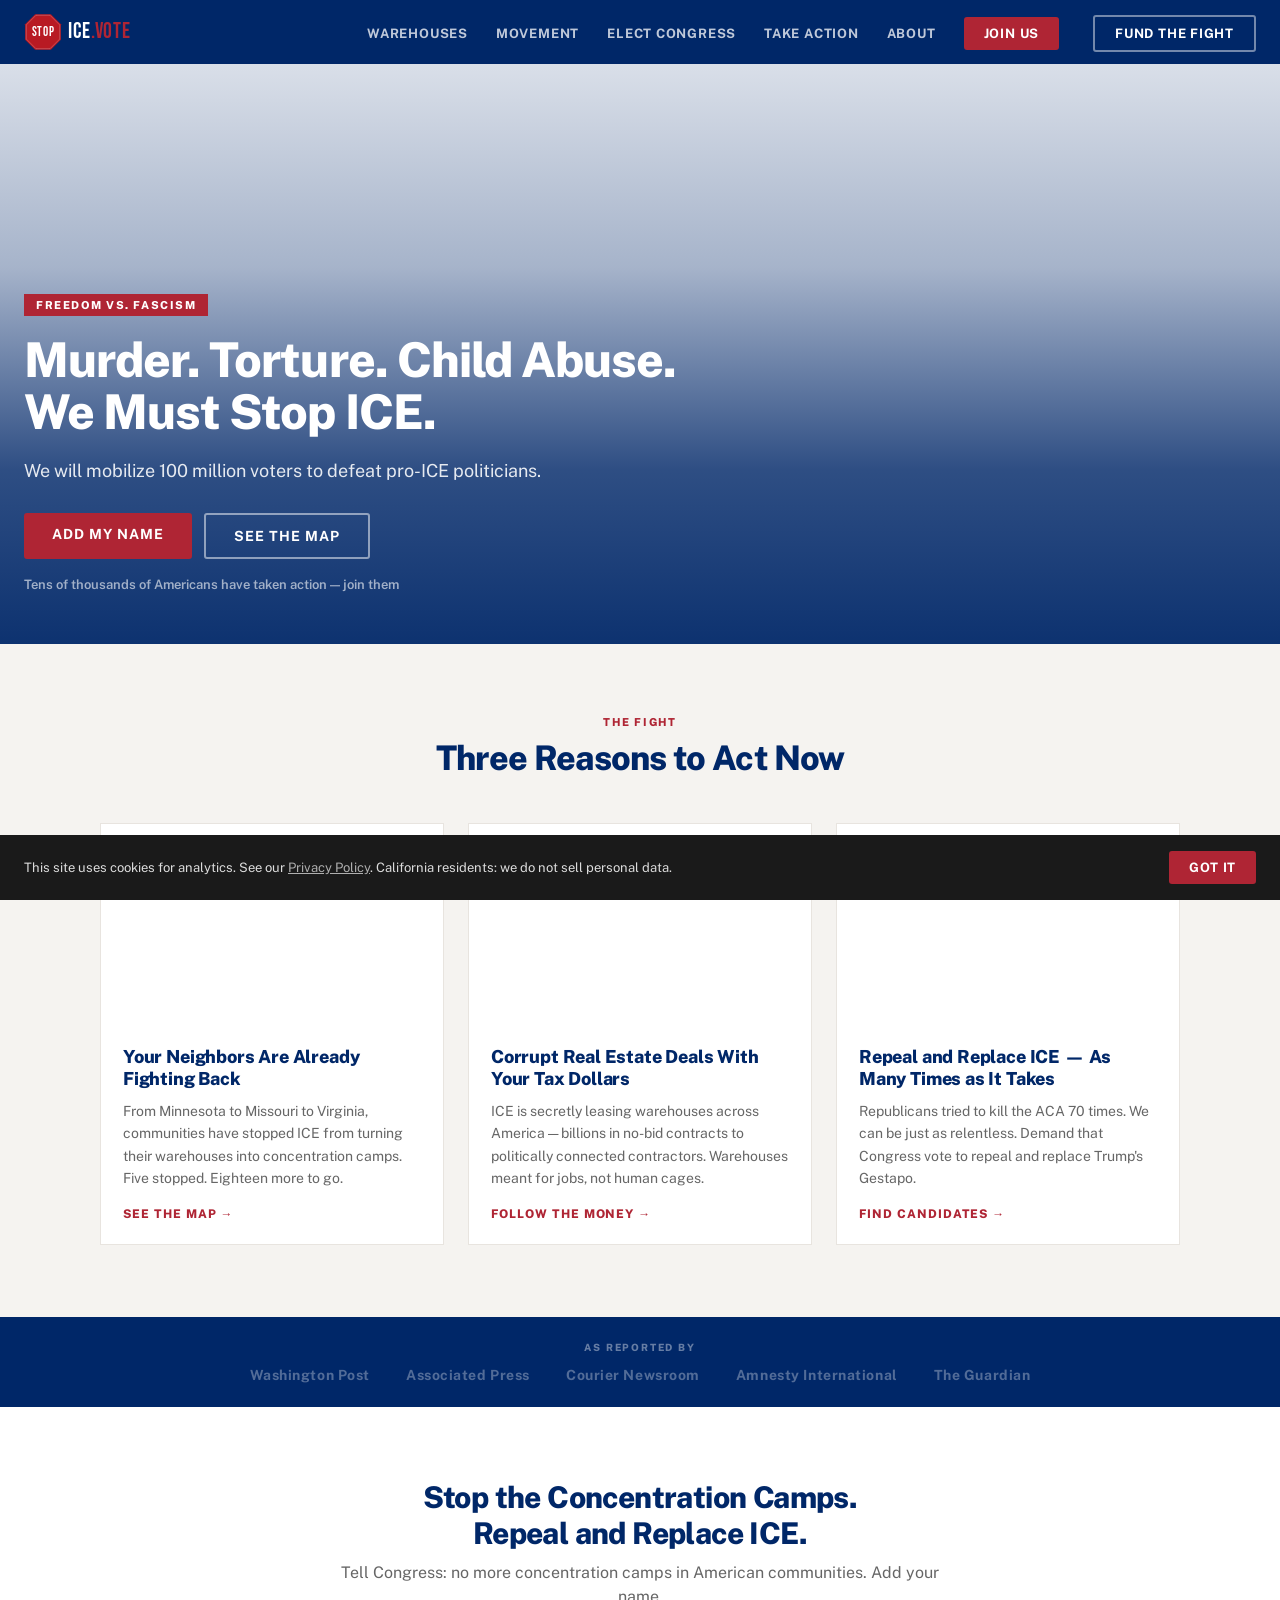
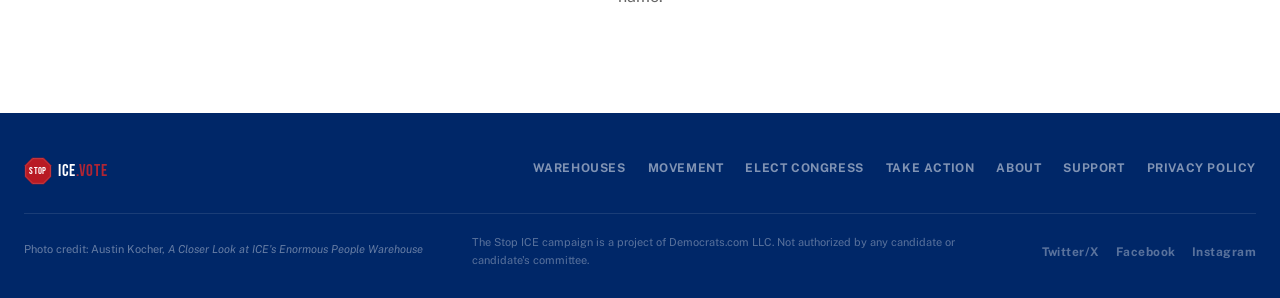
==== index.html @ eb529ace "initial build" ====
<!DOCTYPE html>
<html lang="en">
<head>
<meta charset="UTF-8">
<meta name="viewport" content="width=device-width, initial-scale=1.0">
<meta name="robots" content="noindex, nofollow">
<title>Stop ICE — Repeal and Replace Trump's Gestapo</title>
<meta name="description" content="Stop ICE is a campaign by Democrats.com to demand Congress repeal and replace Trump's Gestapo.">
<link href="https://fonts.googleapis.com/css2?family=Bebas+Neue&family=Public+Sans:wght@400;600;700;800&display=swap" rel="stylesheet">
<link href='https://actionnetwork.org/css/style-embed-v3.css' rel='stylesheet' type='text/css'>
<link rel="stylesheet" href="css/main.css">
</head>
<body>

<nav class="site-nav">
  <a href="index.html" class="logotype on-dark" aria-label="Stop ICE — Home">
    <div class="logo-mark">
      <svg viewBox="0 0 100 100" aria-hidden="true">
        <polygon points="29.3,3 70.7,3 97,29.3 97,70.7 70.7,97 29.3,97 3,70.7 3,29.3" fill="#b81a23"/>
        <polygon points="31.5,6 68.5,6 94,31.5 94,68.5 68.5,94 31.5,94 6,68.5 6,31.5" fill="none" stroke="rgba(255,255,255,0.4)" stroke-width="1.5"/>
      </svg>
      <span class="stop-word">STOP</span>
    </div>
    <div class="logo-text">
      <span class="ice">ICE</span><span class="dot">.</span><span class="vote">VOTE</span>
    </div>
  </a>
  <button class="nav-toggle" aria-label="Toggle menu" onclick="document.querySelector('.nav-links').classList.toggle('open')">
    <span></span><span></span><span></span>
  </button>
  <ul class="nav-links">
    <li><a href="warehouses.html">Warehouses</a></li>
    <li><a href="movement.html">Movement</a></li>
    <li><a href="congress.html">Elect Congress</a></li>
    <li><a href="act.html">Take Action</a></li>
    <li><a href="about.html">About</a></li>
    <li><a href="act.html" class="nav-cta">Join Us</a></li>
    <li><a href="https://secure.actblue.com/donate/stop-ice-1" class="nav-cta nav-support" target="_blank" rel="noopener">Fund the Fight</a></li>
  </ul>
</nav>

<section class="hero">
  <div class="hero-bg" role="img" aria-label="Protest march against ICE"
       style="background-image: url('https://lh3.googleusercontent.com/d/1a_7uZctiSSRwZW-tCqP6H81DhwMP-byi')"></div>
  <div class="hero-overlay"></div>
  <div class="hero-content">
    <span class="eyebrow">Freedom vs. Fascism</span>
    <h1>Murder. Torture. Child Abuse.<br>We Must Stop ICE.</h1>
    <p class="hero-body">We will mobilize 100 million voters to defeat pro-ICE politicians.</p>
    <div class="btn-row">
      <a href="act.html" class="btn btn-red">Add My Name</a>
      <a href="warehouses.html" class="btn btn-ghost">See the Map</a>
    </div>
    <p class="hero-counter">Tens of thousands of Americans have taken action — join them</p>
  </div>
</section>


<section class="story-section">
  <div class="section-header">
    <span class="kicker">The Fight</span>
    <h2>Three Reasons to Act Now</h2>
  </div>
  <div class="story-grid">
    <article class="story-card">
      <div class="card-img" style="background-image: url('https://lh3.googleusercontent.com/d/1zYHyesK507bfD_jFuhlLWIaWep0hBYki')">
        <span class="card-tag">Communities</span>
      </div>
      <div class="card-body">
        <h3>Your Neighbors Are Already Fighting Back</h3>
        <p>From Minnesota to Missouri to Virginia, communities have stopped ICE from turning their warehouses into concentration camps. Five stopped. Eighteen more to go.</p>
        <a href="warehouses.html" class="card-link">See the Map</a>
      </div>
    </article>
    <article class="story-card">
      <div class="card-img" style="background-image: url('https://lh3.googleusercontent.com/d/1qK_GyM6Mmw5LPdCmrYOVQKHYV-zKU7l_')">
        <span class="card-tag red">Corruption</span>
      </div>
      <div class="card-body">
        <h3>Corrupt Real Estate Deals With Your Tax Dollars</h3>
        <p>ICE is secretly leasing warehouses across America — billions in no-bid contracts to politically connected contractors. Warehouses meant for jobs, not human cages.</p>
        <a href="warehouses.html" class="card-link">Follow the Money</a>
      </div>
    </article>
    <article class="story-card">
      <div class="card-img" style="background-image: url('https://lh3.googleusercontent.com/d/1qKbVlEJPB2iSYbgHE_UqDEkob8mr7Slu')">
        <span class="card-tag">Congress</span>
      </div>
      <div class="card-body">
        <h3>Repeal and Replace ICE — As Many Times as It Takes</h3>
        <p>Republicans tried to kill the ACA 70 times. We can be just as relentless. Demand that Congress vote to repeal and replace Trump's Gestapo.</p>
        <a href="congress.html" class="card-link">Find Candidates</a>
      </div>
    </article>
  </div>
</section>

<div class="press-bar">
  <p class="press-label">As Reported By</p>
  <div class="press-names">
    <span>Washington Post</span>
    <span>Associated Press</span>
    <span>Courier Newsroom</span>
    <span>Amnesty International</span>
    <span>The Guardian</span>
  </div>
</div>

<section class="petition-section">
  <div class="petition-inner">
    <h2>Stop the Concentration Camps.<br>Repeal and Replace ICE.</h2>
    <p class="sub">Tell Congress: no more concentration camps in American communities. Add your name.</p>
    <div id='can-form-area-pledge-to-vote-for-stop-ice-candidates' style='width: 100%'>
    </div>
  </div>
</section>

<footer class="site-footer">
  <div class="footer-top">
    <a href="index.html" class="logotype on-dark footer-logo" aria-label="Stop ICE — Home">
      <div class="logo-mark sm">
        <svg viewBox="0 0 100 100" aria-hidden="true">
          <polygon points="29.3,3 70.7,3 97,29.3 97,70.7 70.7,97 29.3,97 3,70.7 3,29.3" fill="#b81a23"/>
          <polygon points="31.5,6 68.5,6 94,31.5 94,68.5 68.5,94 31.5,94 6,68.5 6,31.5" fill="none" stroke="rgba(255,255,255,0.35)" stroke-width="1.5"/>
        </svg>
        <span class="stop-word sm">STOP</span>
      </div>
      <div class="logo-text sm">
        <span class="ice">ICE</span><span class="dot">.</span><span class="vote">VOTE</span>
      </div>
    </a>
    <ul class="footer-nav">
      <li><a href="warehouses.html">Warehouses</a></li>
      <li><a href="movement.html">Movement</a></li>
      <li><a href="congress.html">Elect Congress</a></li>
      <li><a href="act.html">Take Action</a></li>
      <li><a href="about.html">About</a></li>
      <li><a href="https://secure.actblue.com/donate/stop-ice-1" target="_blank" rel="noopener">Support</a></li>
      <li><a href="privacy.html">Privacy Policy</a></li>
    </ul>
  </div>
  <div class="footer-bottom">
    <p class="footer-photo-credit">Photo credit: Austin Kocher, <em>A Closer Look at ICE's Enormous People Warehouse</em></p>
    <p class="footer-legal">The Stop ICE campaign is a project of Democrats.com LLC. Not authorized by any candidate or candidate's committee.</p>
    <div class="footer-social">
      <a href="#">Twitter/X</a>
      <a href="#">Facebook</a>
      <a href="#">Instagram</a>
    </div>
  </div>
</footer>


<script src='https://actionnetwork.org/widgets/v6/form/pledge-to-vote-for-stop-ice-candidates?format=js&source=widget'></script>
<div class="cookie-banner" id="cookieBanner" role="dialog" aria-live="polite" aria-label="Cookie consent">
  <p>This site uses cookies for analytics. See our <a href="privacy.html">Privacy Policy</a>. California residents: we do not sell personal data.</p>
  <button class="cookie-accept" onclick="acceptCookies()">Got it</button>
</div>
<script>
(function(){
  if(navigator.globalPrivacyControl || navigator.doNotTrack === '1'){
    document.getElementById('cookieBanner').style.display = 'none';
    return;
  }
  if(localStorage.getItem('cookieConsent') === 'true'){
    document.getElementById('cookieBanner').style.display = 'none';
  }
})();
function acceptCookies(){
  localStorage.setItem('cookieConsent','true');
  document.getElementById('cookieBanner').style.display = 'none';
}
</script>

</body>
</html>
---- css/main.css ----
/* ============================================================
   STOP ICE PAC — SHARED STYLES
   Brand: Democrats.com red #AF2534, blue #002768
   Logotype font: Bebas Neue (Google Fonts)
   Body font: Public Sans (Google Fonts)
   ============================================================ */

/* ============================================================
   TOKENS
   ============================================================ */
:root {
  --red:       #AF2534;
  --red-stop:  #b81a23;
  --blue:      #002768;
  --white:     #ffffff;
  --off-white: #F5F3F0;
  --warm-gray: #E8E4DF;
  --text:      #1a1a1a;
  --text-light:#666666;
}

/* ============================================================
   RESET & BASE
   ============================================================ */
*, *::before, *::after { margin: 0; padding: 0; box-sizing: border-box; }
html { font-size: 16px; scroll-behavior: smooth; }
body {
  font-family: 'Public Sans', -apple-system, sans-serif;
  color: var(--text);
  background: var(--white);
  -webkit-font-smoothing: antialiased;
}
img { display: block; max-width: 100%; }
a { color: inherit; }

/* ============================================================
   LOGOTYPE
   ============================================================ */
.logotype {
  display: inline-flex;
  align-items: center;
  gap: 6px;
  text-decoration: none;
}
.logo-mark {
  position: relative;
  flex-shrink: 0;
  width: 38px;
  height: 38px;
}
.logo-mark.sm { width: 28px; height: 28px; }
.logo-mark svg { width: 100%; height: 100%; }
.stop-word {
  position: absolute;
  font-family: 'Bebas Neue', sans-serif;
  color: #fff;
  font-size: 13px;
  letter-spacing: 0.04em;
  top: 50%;
  left: 50%;
  transform: translate(-50%, -48%);
  line-height: 1;
  pointer-events: none;
}
.stop-word.sm { font-size: 10px; }
.logo-text {
  font-family: 'Bebas Neue', sans-serif;
  font-size: 22px;
  letter-spacing: 0.04em;
  line-height: 1;
  white-space: nowrap;
}
.logo-text.sm { font-size: 17px; }
/* on-light */
.logo-text .ice  { color: var(--red); }
.logo-text .dot  { color: var(--red); }
.logo-text .vote { color: var(--blue); }
/* on-dark */
.on-dark .logo-text .ice  { color: #fff; }
.on-dark .logo-text .dot  { color: var(--red); }
.on-dark .logo-text .vote { color: var(--red); }

/* ============================================================
   BUTTONS
   ============================================================ */
.btn {
  display: inline-block;
  font-family: 'Public Sans', sans-serif;
  font-size: 14px;
  font-weight: 700;
  letter-spacing: 0.07em;
  text-transform: uppercase;
  text-decoration: none;
  padding: 14px 28px;
  border-radius: 3px;
  border: none;
  cursor: pointer;
  line-height: 1;
  transition: opacity 0.15s;
}
.btn:hover { opacity: 0.85; }
.btn-red   { background: var(--red); color: #fff; }
.btn-blue  { background: var(--blue); color: #fff; }
.btn-ghost { background: transparent; color: #fff; border: 2px solid rgba(255,255,255,0.5); }
.btn-ghost:hover { border-color: #fff; opacity: 1; }
.btn-outline { background: transparent; color: var(--blue); border: 2px solid var(--blue); }
.btn-outline:hover { background: var(--blue); color: #fff; opacity: 1; }
.btn-row { display: flex; gap: 12px; flex-wrap: wrap; }

/* ============================================================
   NAV
   ============================================================ */
.site-nav {
  background: var(--blue);
  padding: 0 24px;
  display: flex;
  align-items: center;
  justify-content: space-between;
  height: 64px;
  position: sticky;
  top: 0;
  z-index: 100;
}
.nav-links {
  display: flex;
  align-items: center;
  gap: 28px;
  list-style: none;
}
.nav-links a {
  color: rgba(255,255,255,0.75);
  text-decoration: none;
  font-size: 13px;
  font-weight: 700;
  letter-spacing: 0.06em;
  text-transform: uppercase;
  transition: color 0.15s;
}
.nav-links a:hover { color: #fff; }
.nav-cta {
  background: var(--red) !important;
  color: #fff !important;
  padding: 9px 20px;
  border-radius: 3px;
}
.nav-toggle {
  display: none;
  flex-direction: column;
  gap: 5px;
  background: none;
  border: none;
  cursor: pointer;
  padding: 4px;
}
.nav-toggle span {
  display: block;
  width: 24px;
  height: 2px;
  background: #fff;
  border-radius: 2px;
}

/* ============================================================
   HERO
   ============================================================ */
.hero {
  position: relative;
  min-height: 580px;
  display: flex;
  align-items: flex-end;
  overflow: hidden;
}
.hero-bg {
  position: absolute;
  inset: 0;
  background-size: cover;
  background-position: center 30%;
}
.hero-overlay {
  position: absolute;
  inset: 0;
  background: linear-gradient(
    to bottom,
    rgba(0,39,104,0.15) 0%,
    rgba(0,39,104,0.35) 35%,
    rgba(0,39,104,0.82) 70%,
    rgba(0,39,104,0.95) 100%
  );
}
.hero-content {
  position: relative;
  z-index: 2;
  padding: 48px 24px 52px;
  width: 100%;
  max-width: 780px;
}
.eyebrow {
  display: inline-block;
  background: var(--red);
  color: #fff;
  font-size: 11px;
  font-weight: 800;
  letter-spacing: 0.14em;
  text-transform: uppercase;
  padding: 5px 12px;
  margin-bottom: 18px;
}
.hero h1 {
  font-size: clamp(28px, 5vw, 48px);
  font-weight: 800;
  line-height: 1.1;
  color: #fff;
  margin-bottom: 18px;
  letter-spacing: -0.02em;
}
.hero h1 em { font-style: normal; color: #ffd0d0; }
.hero-body {
  font-size: clamp(15px, 2vw, 18px);
  line-height: 1.55;
  color: rgba(255,255,255,0.88);
  margin-bottom: 28px;
  max-width: 600px;
}
.hero-counter {
  margin-top: 18px;
  font-size: 13px;
  color: rgba(255,255,255,0.6);
  font-weight: 600;
}
.hero-counter strong { color: #ffd0d0; }

/* ============================================================
   MISSION STRIP
   ============================================================ */
.mission-strip {
  background: var(--red);
  padding: 18px 24px;
  text-align: center;
}
.mission-strip p {
  color: #fff;
  font-size: clamp(13px, 1.8vw, 15px);
  font-weight: 600;
  line-height: 1.5;
  max-width: 780px;
  margin: 0 auto;
}
.mission-strip strong { font-weight: 800; }

/* ============================================================
   SECTION HELPERS
   ============================================================ */
.section-header { text-align: center; margin-bottom: 44px; }
.kicker {
  display: block;
  font-size: 11px;
  font-weight: 800;
  letter-spacing: 0.16em;
  text-transform: uppercase;
  color: var(--red);
  margin-bottom: 10px;
}
.section-header h2 {
  font-size: clamp(24px, 3.5vw, 34px);
  font-weight: 800;
  color: var(--blue);
  letter-spacing: -0.02em;
  line-height: 1.2;
}

/* ============================================================
   STORY GRID / CARDS
   ============================================================ */
.story-section {
  padding: 72px 24px;
  background: var(--off-white);
}
.story-grid {
  display: grid;
  grid-template-columns: repeat(auto-fit, minmax(280px, 1fr));
  gap: 24px;
  max-width: 1080px;
  margin: 0 auto;
}
.story-card {
  background: var(--white);
  border: 1px solid var(--warm-gray);
  overflow: hidden;
  transition: transform 0.2s, box-shadow 0.2s;
}
.story-card:hover {
  transform: translateY(-3px);
  box-shadow: 0 10px 32px rgba(0,0,0,0.09);
}
.card-img {
  height: 200px;
  background-size: cover;
  background-position: center;
  position: relative;
}
.card-tag {
  position: absolute;
  top: 12px;
  left: 12px;
  background: var(--blue);
  color: #fff;
  font-size: 10px;
  font-weight: 800;
  letter-spacing: 0.1em;
  text-transform: uppercase;
  padding: 5px 10px;
}
.card-tag.red { background: var(--red); }
.card-body { padding: 22px; }
.card-body h3 {
  font-size: 18px;
  font-weight: 800;
  color: var(--blue);
  margin-bottom: 9px;
  line-height: 1.25;
  letter-spacing: -0.01em;
}
.card-body p {
  font-size: 14px;
  line-height: 1.6;
  color: var(--text-light);
  margin-bottom: 14px;
}
.card-link {
  font-size: 12px;
  font-weight: 800;
  letter-spacing: 0.08em;
  text-transform: uppercase;
  color: var(--red);
  text-decoration: none;
}
.card-link::after { content: ' →'; }

/* ============================================================
   PRESS BAR
   ============================================================ */
.press-bar {
  background: var(--blue);
  padding: 24px;
  text-align: center;
}
.press-label {
  font-size: 10px;
  font-weight: 800;
  letter-spacing: 0.18em;
  text-transform: uppercase;
  color: rgba(255,255,255,0.4);
  margin-bottom: 14px;
}
.press-names {
  display: flex;
  flex-wrap: wrap;
  justify-content: center;
  gap: 16px 36px;
}
.press-names span {
  color: rgba(255,255,255,0.32);
  font-size: 14px;
  font-weight: 700;
  letter-spacing: 0.04em;
}

/* ============================================================
   PETITION SECTION
   ============================================================ */
.petition-section {
  padding: 72px 24px;
  background: var(--white);
}
.petition-inner {
  max-width: 600px;
  margin: 0 auto;
  text-align: center;
}
.petition-inner h2 {
  font-size: clamp(22px, 3vw, 30px);
  font-weight: 800;
  color: var(--blue);
  margin-bottom: 10px;
  line-height: 1.2;
  letter-spacing: -0.02em;
}
.petition-inner .sub {
  font-size: 16px;
  color: var(--text-light);
  margin-bottom: 32px;
  line-height: 1.5;
}
.petition-form {
  display: grid;
  grid-template-columns: 1fr 1fr;
  gap: 12px;
}
.petition-form input {
  padding: 15px 16px;
  border: 2px solid var(--warm-gray);
  font-family: 'Public Sans', sans-serif;
  font-size: 15px;
  color: var(--text);
  background: var(--off-white);
  outline: none;
  border-radius: 3px;
  transition: border-color 0.15s;
  -webkit-appearance: none;
}
.petition-form input:focus { border-color: var(--blue); }
.span2 { grid-column: 1 / -1; }
.petition-submit {
  grid-column: 1 / -1;
  background: var(--red);
  color: #fff;
  padding: 17px;
  font-family: 'Public Sans', sans-serif;
  font-size: 15px;
  font-weight: 800;
  letter-spacing: 0.06em;
  text-transform: uppercase;
  border: none;
  cursor: pointer;
  border-radius: 3px;
  transition: opacity 0.15s;
}
.petition-submit:hover { opacity: 0.88; }
.petition-note {
  margin-top: 14px;
  font-size: 12px;
  color: var(--text-light);
  line-height: 1.5;
}
.petition-count {
  margin-top: 16px;
  font-size: 13px;
  color: var(--text-light);
  font-weight: 600;
}
.petition-count strong { color: var(--red); font-weight: 800; }

/* ============================================================
   ACTION NETWORK EMBED WRAPPER
   ============================================================ */
.an-wrap {
  max-width: 640px;
  margin: 0 auto;
  text-align: left;
}

/* ============================================================
   MAP SECTION (Warehouses page)
   ============================================================ */
.map-section { padding: 56px 24px; background: var(--white); }
.map-section h2 {
  font-size: clamp(22px, 3vw, 30px);
  font-weight: 800;
  color: var(--blue);
  margin-bottom: 12px;
  letter-spacing: -0.02em;
}
.map-section .map-intro {
  font-size: 16px;
  color: var(--text-light);
  margin-bottom: 28px;
  max-width: 640px;
  line-height: 1.6;
}
.map-responsive {
  position: relative;
  padding-bottom: 56.25%;
  height: 0;
  overflow: hidden;
  border: 2px solid var(--warm-gray);
  border-radius: 4px;
}
.map-responsive iframe {
  position: absolute;
  top: 0; left: 0;
  width: 100%; height: 100%;
  border: 0;
}

/* ============================================================
   CONTENT PAGES (About, etc.)
   ============================================================ */
.page-hero {
  background: var(--blue);
  padding: 56px 24px 48px;
  color: #fff;
}
.page-hero h1 {
  font-size: clamp(28px, 4vw, 42px);
  font-weight: 800;
  letter-spacing: -0.02em;
  line-height: 1.15;
  margin-bottom: 14px;
}
.page-hero p {
  font-size: clamp(15px, 2vw, 18px);
  color: rgba(255,255,255,0.82);
  max-width: 580px;
  line-height: 1.55;
}

.content-section {
  padding: 64px 24px;
  max-width: 760px;
  margin: 0 auto;
}
.content-section h2 {
  font-size: clamp(20px, 2.5vw, 26px);
  font-weight: 800;
  color: var(--blue);
  margin-bottom: 14px;
  letter-spacing: -0.01em;
}
.content-section p {
  font-size: 16px;
  line-height: 1.7;
  color: var(--text);
  margin-bottom: 18px;
}
.content-section ul {
  padding-left: 20px;
  margin-bottom: 18px;
}
.content-section li {
  font-size: 16px;
  line-height: 1.7;
  color: var(--text);
  margin-bottom: 8px;
}

/* ============================================================
   FOOTER
   ============================================================ */
.site-footer {
  background: var(--blue);
  padding: 44px 24px 28px;
}
.footer-top {
  display: flex;
  justify-content: space-between;
  align-items: flex-start;
  flex-wrap: wrap;
  gap: 24px;
  padding-bottom: 28px;
  border-bottom: 1px solid rgba(255,255,255,0.1);
  margin-bottom: 20px;
}
.footer-nav {
  display: flex;
  flex-wrap: wrap;
  gap: 10px 22px;
  list-style: none;
  align-items: center;
}
.footer-nav a {
  color: rgba(255,255,255,0.5);
  text-decoration: none;
  font-size: 12px;
  font-weight: 700;
  letter-spacing: 0.05em;
  text-transform: uppercase;
  transition: color 0.15s;
}
.footer-nav a:hover { color: #fff; }
.footer-bottom {
  display: flex;
  justify-content: space-between;
  align-items: center;
  flex-wrap: wrap;
  gap: 12px;
}
.footer-legal {
  font-size: 11px;
  line-height: 1.6;
  max-width: 520px;
  color: rgba(255,255,255,0.35);
}
.footer-social {
  display: flex;
  gap: 16px;
}
.footer-social a {
  color: rgba(255,255,255,0.35);
  text-decoration: none;
  font-size: 12px;
  font-weight: 700;
  letter-spacing: 0.04em;
  transition: color 0.15s;
}
.footer-social a:hover { color: #fff; }

/* ============================================================
   COOKIE CONSENT BANNER
   ============================================================ */
.cookie-banner {
  position: fixed;
  bottom: 0;
  left: 0;
  right: 0;
  background: #1a1a1a;
  color: rgba(255,255,255,0.85);
  padding: 16px 24px;
  display: flex;
  align-items: center;
  justify-content: space-between;
  gap: 20px;
  flex-wrap: wrap;
  z-index: 9999;
  font-size: 13px;
  line-height: 1.5;
}
.cookie-banner a { color: rgba(255,255,255,0.65); text-decoration: underline; }
.cookie-accept {
  background: var(--red);
  color: #fff;
  border: none;
  padding: 9px 20px;
  font-family: 'Public Sans', sans-serif;
  font-size: 13px;
  font-weight: 700;
  letter-spacing: 0.05em;
  text-transform: uppercase;
  border-radius: 3px;
  cursor: pointer;
  white-space: nowrap;
  flex-shrink: 0;
}

/* ============================================================
   RESPONSIVE
   ============================================================ */
@media (max-width: 640px) {
  .nav-links { display: none; }
  .nav-toggle { display: flex; }
  .nav-links.open {
    display: flex;
    flex-direction: column;
    position: absolute;
    top: 64px; left: 0; right: 0;
    background: var(--blue);
    padding: 20px 24px;
    gap: 18px;
    border-top: 1px solid rgba(255,255,255,0.1);
    box-shadow: 0 8px 24px rgba(0,0,0,0.3);
  }
  .hero { min-height: 480px; }
  .hero-content { padding: 36px 20px 44px; }
  .petition-form { grid-template-columns: 1fr; }
  .petition-form .span2,
  .petition-submit { grid-column: 1; }
  .footer-top { flex-direction: column; }
  .story-grid { grid-template-columns: 1fr; }
  .btn-row { flex-direction: column; }
  .btn-row .btn { text-align: center; }
}

@media (min-width: 641px) and (max-width: 900px) {
  .story-grid { grid-template-columns: 1fr 1fr; }
}

/* ── Support button (secondary nav CTA) ─────────────────────────── */
.nav-support {
  background: transparent !important;
  border: 2px solid rgba(255,255,255,0.45) !important;
  color: #fff !important;
  margin-left: 6px;
}
.nav-support:hover {
  background: rgba(255,255,255,0.12) !important;
  border-color: rgba(255,255,255,0.75) !important;
}

/* ── Toolkit section ─────────────────────────────────────────────── */
.toolkit-section {
  padding: 72px 24px;
  background: var(--off-white);
}
.toolkit-inner {
  max-width: 1040px;
  margin: 0 auto;
}
.toolkit-inner > .kicker {
  display: block;
  font-size: 11px;
  font-weight: 800;
  letter-spacing: 0.16em;
  text-transform: uppercase;
  color: var(--red);
  margin-bottom: 10px;
}
.toolkit-inner > h2 {
  font-size: clamp(22px, 3vw, 30px);
  font-weight: 800;
  color: var(--blue);
  letter-spacing: -0.02em;
  margin-bottom: 10px;
}
.toolkit-intro {
  font-size: 16px;
  color: #555;
  margin-bottom: 36px;
  max-width: 560px;
}
.toolkit-grid {
  display: grid;
  grid-template-columns: repeat(2, 1fr);
  gap: 20px;
}
@media (max-width: 640px) {
  .toolkit-grid { grid-template-columns: 1fr; }
}
.toolkit-card {
  background: #fff;
  border: 1px solid rgba(0,0,0,0.07);
  padding: 28px 24px;
  display: flex;
  gap: 18px;
  align-items: flex-start;
}
.toolkit-icon {
  width: 44px;
  height: 44px;
  background: var(--blue);
  color: #fff;
  display: flex;
  align-items: center;
  justify-content: center;
  font-size: 20px;
  flex-shrink: 0;
}
.toolkit-card h4 {
  font-size: 15px;
  font-weight: 800;
  color: var(--blue);
  margin-bottom: 6px;
}
.toolkit-card p {
  font-size: 13px;
  color: #555;
  line-height: 1.55;
  margin-bottom: 12px;
}
.toolkit-link {
  color: var(--red);
  font-size: 12px;
  font-weight: 800;
  text-decoration: none;
  text-transform: uppercase;
  letter-spacing: 0.07em;
}
.toolkit-link:hover { text-decoration: underline; }

/* ── Bumper sticker section ──────────────────────────────────────── */
.bumper-section {
  background: var(--red);
  padding: 64px 24px;
}
.bumper-inner {
  max-width: 1040px;
  margin: 0 auto;
  display: flex;
  align-items: center;
  gap: 56px;
}
@media (max-width: 720px) {
  .bumper-inner { flex-direction: column; gap: 36px; }
}
.bumper-text { flex: 1; }
.bumper-kicker {
  display: block;
  font-size: 11px;
  font-weight: 800;
  letter-spacing: 0.18em;
  text-transform: uppercase;
  color: rgba(255,255,255,0.65);
  margin-bottom: 12px;
}
.bumper-headline {
  font-size: clamp(26px, 4vw, 38px);
  font-weight: 900;
  color: #fff;
  letter-spacing: -0.02em;
  line-height: 1.1;
  margin-bottom: 16px;
}
.bumper-body {
  font-size: 16px;
  line-height: 1.6;
  color: rgba(255,255,255,0.85);
  margin-bottom: 28px;
  max-width: 460px;
}
.bumper-body em { color: #fff; font-style: italic; font-weight: 700; }
.btn-white-outline {
  display: inline-block;
  background: transparent;
  border: 2px solid #fff;
  color: #fff;
  padding: 14px 28px;
  font-size: 14px;
  font-weight: 800;
  text-decoration: none;
  text-transform: uppercase;
  letter-spacing: 0.08em;
  transition: background 0.15s, color 0.15s;
}
.btn-white-outline:hover {
  background: #fff;
  color: var(--red);
}
.bumper-preview {
  flex-shrink: 0;
  text-align: center;
}
.bumper-sticker-mock {
  background: #fff;
  border: 3px solid rgba(255,255,255,0.25);
  padding: 28px 36px;
  display: inline-flex;
  flex-direction: column;
  align-items: center;
  box-shadow: 0 8px 32px rgba(0,0,0,0.3);
}
.mock-logotype {
  display: flex;
  align-items: center;
  gap: 6px;
}
.mock-logo-mark {
  flex-shrink: 0;
}
.mock-logo-text {
  font-family: 'Bebas Neue', sans-serif;
  font-size: 42px;
  letter-spacing: 2px;
  line-height: 1;
}
.mock-ice  { color: #b81a23; }
.mock-dot  { color: #b81a23; }
.mock-vote { color: #002768; }
.bumper-caption {
  font-size: 12px;
  color: rgba(255,255,255,0.65);
  margin-top: 10px;
  font-weight: 600;
}

/* ── Movement page ───────────────────────────────────────────────── */

/* Wins strip */
.wins-strip {
  background: #1a3a1a;
  padding: 32px 24px;
}
.wins-strip-inner {
  max-width: 1040px;
  margin: 0 auto;
}
.wins-label {
  display: block;
  font-size: 10px;
  font-weight: 800;
  letter-spacing: 0.18em;
  text-transform: uppercase;
  color: #6fcf6f;
  margin-bottom: 16px;
}
.wins-ticker {
  display: grid;
  grid-template-columns: repeat(3, 1fr);
  gap: 10px 24px;
  margin-bottom: 20px;
}
@media (max-width: 720px) {
  .wins-ticker { grid-template-columns: 1fr; }
}
.win-item {
  display: flex;
  align-items: flex-start;
  gap: 10px;
  font-size: 14px;
  color: rgba(255,255,255,0.85);
  line-height: 1.45;
}
.win-check {
  color: #6fcf6f;
  font-size: 16px;
  font-weight: 900;
  flex-shrink: 0;
  margin-top: 1px;
}
.wins-note {
  font-size: 14px;
  color: rgba(255,255,255,0.55);
  border-top: 1px solid rgba(255,255,255,0.1);
  padding-top: 16px;
  margin: 0;
}
.wins-note strong { color: rgba(255,255,255,0.85); }

/* Movement track sections */
.movement-track {
  padding: 72px 24px;
  background: #fff;
}
.movement-track.alt {
  background: var(--off-white);
}
.track-inner {
  max-width: 1040px;
  margin: 0 auto;
}
.track-header {
  margin-bottom: 40px;
}
.track-badge {
  display: inline-block;
  font-size: 11px;
  font-weight: 800;
  letter-spacing: 0.14em;
  text-transform: uppercase;
  padding: 5px 12px;
  margin-bottom: 14px;
  color: #fff;
}
.track-badge.legal   { background: var(--blue); }
.track-badge.defense { background: #2a7a3b; }
.track-badge.national { background: var(--red); }

.track-header h2 {
  font-size: clamp(22px, 3vw, 30px);
  font-weight: 800;
  color: var(--blue);
  letter-spacing: -0.02em;
  margin-bottom: 10px;
}
.track-intro {
  font-size: 16px;
  color: #555;
  max-width: 620px;
  line-height: 1.6;
}

/* Org cards */
.org-grid {
  display: grid;
  grid-template-columns: repeat(2, 1fr);
  gap: 20px;
}
@media (max-width: 640px) {
  .org-grid { grid-template-columns: 1fr; }
}
.org-card {
  background: #fff;
  border: 1px solid rgba(0,0,0,0.07);
  border-top: 3px solid var(--red);
  padding: 28px 24px;
  display: flex;
  flex-direction: column;
  gap: 10px;
}
.movement-track.alt .org-card {
  background: #fff;
}
.org-name {
  font-size: 17px;
  font-weight: 800;
  color: var(--blue);
  letter-spacing: -0.01em;
}
.org-desc {
  font-size: 14px;
  color: #444;
  line-height: 1.6;
  flex: 1;
}
.org-link {
  display: inline-block;
  color: var(--red);
  font-size: 12px;
  font-weight: 800;
  text-decoration: none;
  text-transform: uppercase;
  letter-spacing: 0.07em;
  margin-top: 4px;
}
.org-link:hover { text-decoration: underline; }

/* Solidarity callout */
.solidarity-section {
  background: var(--blue);
  padding: 72px 24px;
}
.solidarity-inner {
  max-width: 1040px;
  margin: 0 auto;
  display: flex;
  gap: 64px;
  align-items: flex-start;
}
@media (max-width: 760px) {
  .solidarity-inner { flex-direction: column; gap: 40px; }
}
.solidarity-text { flex: 1; }
.solidarity-text .kicker {
  display: block;
  font-size: 11px;
  font-weight: 800;
  letter-spacing: 0.16em;
  text-transform: uppercase;
  color: rgba(255,255,255,0.5);
  margin-bottom: 12px;
}
.solidarity-text h2 {
  font-size: clamp(22px, 3vw, 30px);
  font-weight: 800;
  color: #fff;
  letter-spacing: -0.02em;
  margin-bottom: 18px;
}
.solidarity-text p {
  font-size: 15px;
  color: rgba(255,255,255,0.8);
  line-height: 1.65;
  margin-bottom: 14px;
}
.solidarity-stat-stack {
  display: flex;
  flex-direction: column;
  gap: 24px;
  flex-shrink: 0;
  width: 260px;
}
@media (max-width: 760px) {
  .solidarity-stat-stack {
    flex-direction: row;
    flex-wrap: wrap;
    width: 100%;
  }
  .solidarity-stat { flex: 1; min-width: 140px; }
}
.solidarity-stat {
  border-left: 3px solid var(--red);
  padding-left: 18px;
}
.stat-num {
  font-size: 36px;
  font-weight: 900;
  color: #fff;
  letter-spacing: -0.03em;
  line-height: 1;
  margin-bottom: 6px;
}
.stat-label {
  font-size: 13px;
  color: rgba(255,255,255,0.65);
  line-height: 1.4;
}

/* ── Congress page ───────────────────────────────────────────────── */
.stakes-strip {
  background: var(--blue);
  padding: 36px 24px;
  border-top: 4px solid var(--red);
}
.stakes-inner {
  max-width: 1040px;
  margin: 0 auto;
  display: flex;
  align-items: center;
  gap: 0;
  flex-wrap: wrap;
}
.stakes-stat {
  flex: 1;
  min-width: 140px;
  text-align: center;
  padding: 12px 20px;
}
.stakes-num {
  font-size: clamp(36px, 5vw, 52px);
  font-weight: 900;
  color: #fff;
  letter-spacing: -0.03em;
  line-height: 1;
  margin-bottom: 8px;
}
.stakes-label {
  font-size: 12px;
  color: rgba(255,255,255,0.6);
  line-height: 1.4;
  font-weight: 600;
}
.stakes-divider {
  width: 1px;
  height: 60px;
  background: rgba(255,255,255,0.15);
  flex-shrink: 0;
}
@media (max-width: 640px) {
  .stakes-divider { display: none; }
  .stakes-stat { min-width: 45%; }
}

/* Intro section */
.congress-intro {
  padding: 72px 24px;
  background: #fff;
}
.congress-intro-inner {
  max-width: 1040px;
  margin: 0 auto;
  display: flex;
  gap: 56px;
  align-items: flex-start;
}
@media (max-width: 760px) {
  .congress-intro-inner { flex-direction: column; gap: 32px; }
}
.congress-intro-text { flex: 1; }
.congress-intro-text h2 {
  font-size: clamp(20px, 2.8vw, 26px);
  font-weight: 800;
  color: var(--blue);
  letter-spacing: -0.02em;
  line-height: 1.25;
  margin-bottom: 18px;
  font-style: italic;
}
.congress-intro-text p {
  font-size: 15px;
  color: #444;
  line-height: 1.65;
  margin-bottom: 14px;
}
.congress-intro-context {
  width: 280px;
  flex-shrink: 0;
  display: flex;
  flex-direction: column;
  gap: 16px;
}
@media (max-width: 760px) {
  .congress-intro-context { width: 100%; flex-direction: row; flex-wrap: wrap; }
  .context-card { flex: 1; min-width: 200px; }
}
.context-card {
  border-left: 3px solid var(--red);
  padding: 16px 18px;
  background: var(--off-white);
}
.context-label {
  font-size: 10px;
  font-weight: 800;
  letter-spacing: 0.14em;
  text-transform: uppercase;
  color: var(--red);
  margin-bottom: 8px;
}
.context-card p {
  font-size: 13px;
  color: #555;
  line-height: 1.55;
  margin: 0;
}

/* Orgs section */
.congress-orgs {
  padding: 72px 24px;
  background: var(--off-white);
}
.congress-orgs-inner {
  max-width: 1040px;
  margin: 0 auto;
}
.orgs-header {
  margin-bottom: 40px;
}
.orgs-header h2 {
  font-size: clamp(22px, 3vw, 30px);
  font-weight: 800;
  color: var(--blue);
  letter-spacing: -0.02em;
  margin-bottom: 10px;
}
.orgs-intro {
  font-size: 16px;
  color: #555;
  max-width: 620px;
  line-height: 1.6;
}
.org-tag {
  font-size: 10px;
  font-weight: 800;
  letter-spacing: 0.12em;
  text-transform: uppercase;
  color: var(--red);
  margin-bottom: 8px;
}

/* Key races */
.key-races {
  padding: 72px 24px;
  background: var(--blue);
}
.key-races-inner {
  max-width: 1040px;
  margin: 0 auto;
}
.races-header { margin-bottom: 40px; }
.races-header .kicker {
  display: block;
  font-size: 11px;
  font-weight: 800;
  letter-spacing: 0.16em;
  text-transform: uppercase;
  color: rgba(255,255,255,0.5);
  margin-bottom: 10px;
}
.races-header h2 {
  font-size: clamp(22px, 3vw, 30px);
  font-weight: 800;
  color: #fff;
  letter-spacing: -0.02em;
  margin-bottom: 10px;
}
.races-intro {
  font-size: 16px;
  color: rgba(255,255,255,0.7);
  max-width: 620px;
  line-height: 1.6;
}
.race-list {
  display: grid;
  grid-template-columns: repeat(2, 1fr);
  gap: 16px;
}
@media (max-width: 640px) {
  .race-list { grid-template-columns: 1fr; }
}
.race-card {
  background: rgba(255,255,255,0.06);
  border: 1px solid rgba(255,255,255,0.12);
  padding: 24px;
}
.race-district {
  font-size: 15px;
  font-weight: 800;
  color: #fff;
  margin-bottom: 8px;
}
.race-status {
  display: inline-block;
  font-size: 10px;
  font-weight: 800;
  letter-spacing: 0.1em;
  text-transform: uppercase;
  padding: 3px 10px;
  margin-bottom: 12px;
}
.race-status.open        { background: #2a7a3b; color: #fff; }
.race-status.primary     { background: var(--red); color: #fff; }
.race-status.battleground{ background: var(--gold, #D4A843); color: #000; }
.race-desc {
  font-size: 13px;
  color: rgba(255,255,255,0.75);
  line-height: 1.6;
}

/* White button variant */
.btn-white {
  display: inline-block;
  background: #fff;
  color: var(--red);
  padding: 14px 28px;
  font-size: 14px;
  font-weight: 800;
  text-decoration: none;
  text-transform: uppercase;
  letter-spacing: 0.08em;
}
.btn-white:hover { background: rgba(255,255,255,0.9); }

/* Photo credit */
.footer-photo-credit {
  font-size: 11px;
  color: rgba(255,255,255,0.4);
  margin-bottom: 6px;
  font-style: normal;
}
.footer-photo-credit em { font-style: italic; }
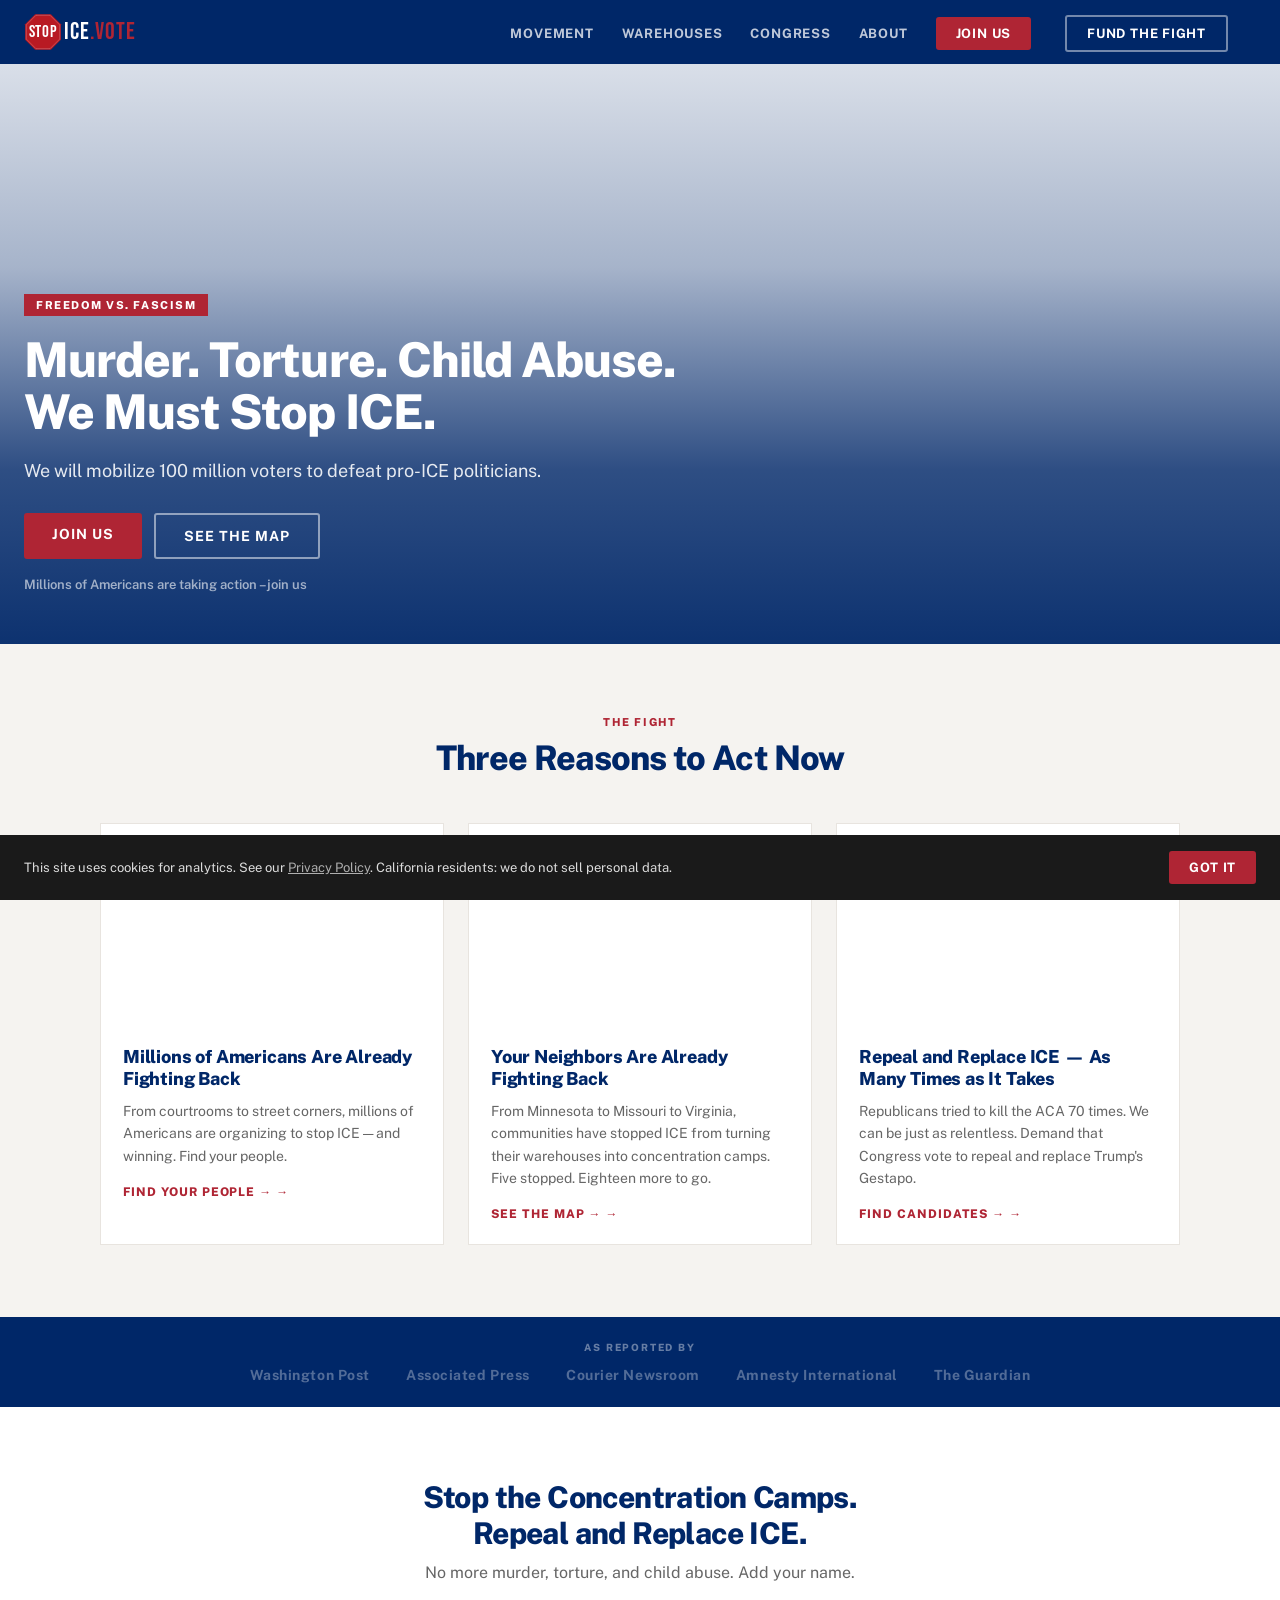
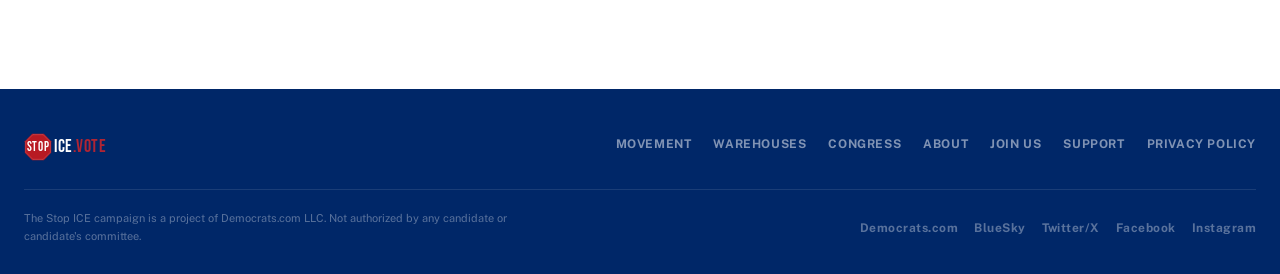
==== commit 9b0f6285: "new staging 0317" ====
--- a/index.html
+++ b/index.html
@@ -9,6 +9,24 @@
 <link href="https://fonts.googleapis.com/css2?family=Bebas+Neue&family=Public+Sans:wght@400;600;700;800&display=swap" rel="stylesheet">
 <link href='https://actionnetwork.org/css/style-embed-v3.css' rel='stylesheet' type='text/css'>
 <link rel="stylesheet" href="css/main.css">
+<style>
+  .goog-te-banner-frame { display: none !important; }
+  body { top: 0 !important; }
+  .goog-te-gadget-simple { background: transparent !important; border: none !important; padding: 0 !important; }
+  .goog-te-gadget-simple span, .goog-te-gadget-simple a { color: rgba(255,255,255,0.8) !important; font-family: 'Public Sans', sans-serif !important; font-size: 13px !important; font-weight: 700 !important; letter-spacing: 0.05em !important; text-transform: uppercase !important; text-decoration: none !important; }
+  .goog-te-gadget-icon { display: none !important; }
+</style>
+<script type="text/javascript">
+function googleTranslateElementInit() {
+  new google.translate.TranslateElement({
+    pageLanguage: 'en',
+    includedLanguages: 'es',
+    layout: google.translate.TranslateElement.InlineLayout.SIMPLE,
+    autoDisplay: false
+  }, 'google_translate_element');
+}
+</script>
+<script type="text/javascript" src="//translate.google.com/translate_a/element.js?cb=googleTranslateElementInit"></script>
 </head>
 <body>
 
@@ -29,13 +47,14 @@
     <span></span><span></span><span></span>
   </button>
   <ul class="nav-links">
+    <li><a href="movement.html">Movement</a></li>
     <li><a href="warehouses.html">Warehouses</a></li>
-    <li><a href="movement.html">Movement</a></li>
-    <li><a href="congress.html">Elect Congress</a></li>
-    <li><a href="act.html">Take Action</a></li>
+    <li><a href="congress.html">Congress</a></li>
     <li><a href="about.html">About</a></li>
     <li><a href="act.html" class="nav-cta">Join Us</a></li>
     <li><a href="https://secure.actblue.com/donate/stop-ice-1" class="nav-cta nav-support" target="_blank" rel="noopener">Fund the Fight</a></li>
+  
+    <li id="google_translate_element" style="display:flex;align-items:center;"></li>
   </ul>
 </nav>
 
@@ -48,10 +67,10 @@
     <h1>Murder. Torture. Child Abuse.<br>We Must Stop ICE.</h1>
     <p class="hero-body">We will mobilize 100 million voters to defeat pro-ICE politicians.</p>
     <div class="btn-row">
-      <a href="act.html" class="btn btn-red">Add My Name</a>
+      <a href="act.html" class="btn btn-red">Join Us</a>
       <a href="warehouses.html" class="btn btn-ghost">See the Map</a>
     </div>
-    <p class="hero-counter">Tens of thousands of Americans have taken action — join them</p>
+    <p class="hero-counter">Millions of Americans are taking action – join us</p>
   </div>
 </section>
 
@@ -63,23 +82,23 @@
   </div>
   <div class="story-grid">
     <article class="story-card">
+      <div class="card-img" style="background-image: url('https://lh3.googleusercontent.com/d/1qK_GyM6Mmw5LPdCmrYOVQKHYV-zKU7l_')">
+        <span class="card-tag">Movement</span>
+      </div>
+      <div class="card-body">
+        <h3>Millions of Americans Are Already Fighting Back</h3>
+        <p>From courtrooms to street corners, millions of Americans are organizing to stop ICE — and winning. Find your people.</p>
+        <a href="movement.html" class="card-link">Find Your People &rarr;</a>
+      </div>
+    </article>
+    <article class="story-card">
       <div class="card-img" style="background-image: url('https://lh3.googleusercontent.com/d/1zYHyesK507bfD_jFuhlLWIaWep0hBYki')">
-        <span class="card-tag">Communities</span>
+        <span class="card-tag">Warehouses</span>
       </div>
       <div class="card-body">
         <h3>Your Neighbors Are Already Fighting Back</h3>
         <p>From Minnesota to Missouri to Virginia, communities have stopped ICE from turning their warehouses into concentration camps. Five stopped. Eighteen more to go.</p>
-        <a href="warehouses.html" class="card-link">See the Map</a>
-      </div>
-    </article>
-    <article class="story-card">
-      <div class="card-img" style="background-image: url('https://lh3.googleusercontent.com/d/1qK_GyM6Mmw5LPdCmrYOVQKHYV-zKU7l_')">
-        <span class="card-tag red">Corruption</span>
-      </div>
-      <div class="card-body">
-        <h3>Corrupt Real Estate Deals With Your Tax Dollars</h3>
-        <p>ICE is secretly leasing warehouses across America — billions in no-bid contracts to politically connected contractors. Warehouses meant for jobs, not human cages.</p>
-        <a href="warehouses.html" class="card-link">Follow the Money</a>
+        <a href="warehouses.html" class="card-link">See the Map &rarr;</a>
       </div>
     </article>
     <article class="story-card">
@@ -89,7 +108,7 @@
       <div class="card-body">
         <h3>Repeal and Replace ICE — As Many Times as It Takes</h3>
         <p>Republicans tried to kill the ACA 70 times. We can be just as relentless. Demand that Congress vote to repeal and replace Trump's Gestapo.</p>
-        <a href="congress.html" class="card-link">Find Candidates</a>
+        <a href="congress.html" class="card-link">Find Candidates &rarr;</a>
       </div>
     </article>
   </div>
@@ -109,7 +128,7 @@
 <section class="petition-section">
   <div class="petition-inner">
     <h2>Stop the Concentration Camps.<br>Repeal and Replace ICE.</h2>
-    <p class="sub">Tell Congress: no more concentration camps in American communities. Add your name.</p>
+    <p class="sub">No more murder, torture, and child abuse. Add your name.</p>
     <div id='can-form-area-pledge-to-vote-for-stop-ice-candidates' style='width: 100%'>
     </div>
   </div>
@@ -130,22 +149,23 @@
       </div>
     </a>
     <ul class="footer-nav">
+      <li><a href="movement.html">Movement</a></li>
       <li><a href="warehouses.html">Warehouses</a></li>
-      <li><a href="movement.html">Movement</a></li>
-      <li><a href="congress.html">Elect Congress</a></li>
-      <li><a href="act.html">Take Action</a></li>
+      <li><a href="congress.html">Congress</a></li>
       <li><a href="about.html">About</a></li>
+      <li><a href="act.html">Join Us</a></li>
       <li><a href="https://secure.actblue.com/donate/stop-ice-1" target="_blank" rel="noopener">Support</a></li>
       <li><a href="privacy.html">Privacy Policy</a></li>
     </ul>
   </div>
   <div class="footer-bottom">
-    <p class="footer-photo-credit">Photo credit: Austin Kocher, <em>A Closer Look at ICE's Enormous People Warehouse</em></p>
     <p class="footer-legal">The Stop ICE campaign is a project of Democrats.com LLC. Not authorized by any candidate or candidate's committee.</p>
     <div class="footer-social">
-      <a href="#">Twitter/X</a>
-      <a href="#">Facebook</a>
-      <a href="#">Instagram</a>
+      <a href="https://democrats.com/" target="_blank" rel="noopener">Democrats.com</a>
+      <a href="https://bsky.app/profile/democratsdotcom.bsky.social" target="_blank" rel="noopener">BlueSky</a>
+      <a href="https://x.com/democratsdotcom" target="_blank" rel="noopener">Twitter/X</a>
+      <a href="https://www.facebook.com/democratscom" target="_blank" rel="noopener">Facebook</a>
+      <a href="https://www.instagram.com/democratscom/" target="_blank" rel="noopener">Instagram</a>
     </div>
   </div>
 </footer>
--- a/css/main.css
+++ b/css/main.css
@@ -39,7 +39,7 @@
 .logotype {
   display: inline-flex;
   align-items: center;
-  gap: 6px;
+  gap: 2px;
   text-decoration: none;
 }
 .logo-mark {
@@ -54,7 +54,7 @@
   position: absolute;
   font-family: 'Bebas Neue', sans-serif;
   color: #fff;
-  font-size: 13px;
+  font-size: 17px;
   letter-spacing: 0.04em;
   top: 50%;
   left: 50%;
@@ -62,15 +62,15 @@
   line-height: 1;
   pointer-events: none;
 }
-.stop-word.sm { font-size: 10px; }
+.stop-word.sm { font-size: 13px; }
 .logo-text {
   font-family: 'Bebas Neue', sans-serif;
-  font-size: 22px;
+  font-size: 24px;
   letter-spacing: 0.04em;
   line-height: 1;
   white-space: nowrap;
 }
-.logo-text.sm { font-size: 17px; }
+.logo-text.sm { font-size: 18px; }
 /* on-light */
 .logo-text .ice  { color: var(--red); }
 .logo-text .dot  { color: var(--red); }
@@ -1294,3 +1294,52 @@
   font-style: normal;
 }
 .footer-photo-credit em { font-style: italic; }
+
+
+/* ── Map width constraint (desktop) ─────────────────────────────── */
+.map-outer {
+  max-width: 820px;
+  margin: 0 auto;
+  padding: 0 24px;
+}
+@media (max-width: 640px) {
+  .map-outer { padding: 0; max-width: 100%; }
+}
+
+/* ── Mobile-first global improvements ───────────────────────────── */
+@media (max-width: 480px) {
+  .hero { min-height: 420px !important; }
+  .hero-content { padding: 24px 20px 32px; }
+  .hero-content h1 { font-size: clamp(28px, 8vw, 40px); }
+  .hero-body { font-size: 15px; }
+  .btn-row { flex-direction: column; gap: 10px; }
+  .btn-row .btn { text-align: center; width: 100%; }
+  .story-grid { grid-template-columns: 1fr; }
+  .section-header h2 { font-size: clamp(22px, 6vw, 28px); }
+  .petition-inner { padding: 32px 16px; }
+  .petition-form { grid-template-columns: 1fr; }
+  .petition-form .span2 { grid-column: 1; }
+  .toolkit-grid { grid-template-columns: 1fr; }
+  .org-grid { grid-template-columns: 1fr; }
+  .race-list { grid-template-columns: 1fr; }
+  .footer-top { flex-direction: column; gap: 24px; }
+  .footer-nav { flex-wrap: wrap; gap: 10px 16px; }
+  .footer-bottom { flex-direction: column; gap: 16px; }
+  .footer-social { flex-wrap: wrap; gap: 10px 14px; }
+  .bumper-inner { flex-direction: column; }
+  .congress-intro-inner { flex-direction: column; }
+  .solidarity-inner { flex-direction: column; }
+  .stakes-inner { flex-wrap: wrap; }
+  .stakes-stat { min-width: 48%; }
+  .stakes-divider { display: none; }
+}
+
+@media (max-width: 768px) {
+  .wins-ticker { grid-template-columns: 1fr; }
+  .track-inner { padding: 0 4px; }
+  .race-list { grid-template-columns: 1fr; }
+  .site-nav { padding: 0 16px; }
+}
+
+/* ── Card link arrows already in HTML, ensure no extra spacing ───── */
+.card-link { display: inline-block; margin-top: auto; }
